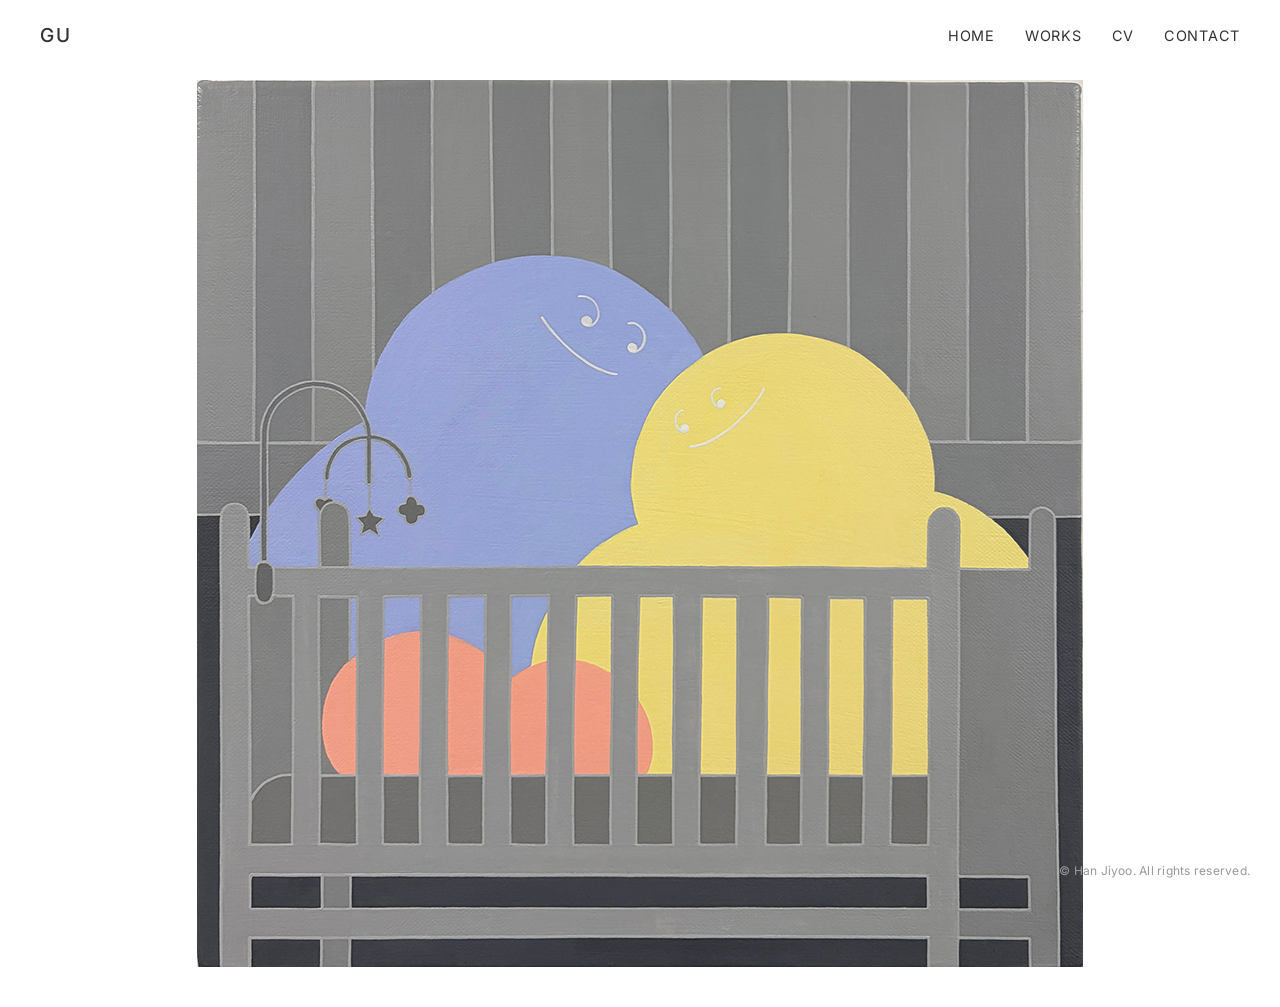
==== index.html @ f1934917 "Add files via upload" ====
<!DOCTYPE html>
<html lang="ko">

<head>
    <meta charset="UTF-8">
    <meta name="viewport" content="width=device-width, initial-scale=1.0">
    <title>Artist Portfolio</title>
    <link rel="stylesheet" href="style.css">
    <!-- Google Fonts: Inter -->
    <link href="https://fonts.googleapis.com/css2?family=Inter:wght@300;400;500&display=swap" rel="stylesheet">
</head>

<body>
    <header>
        <div class="logo" id="site-logo">ARTIST NAME</div>
        <div class="hamburger" id="hamburger-menu">
            <span></span>
            <span></span>
            <span></span>
        </div>
        <nav id="main-nav">
            <ul>
                <li><a href="#home">Home</a></li>
                <li><a href="#works">Works</a></li>
                <li><a href="#cv">CV</a></li>
                <li><a href="#contact">Contact</a></li>
            </ul>
        </nav>
    </header>

    <main id="content-area">
        <!-- Home Section -->
        <section id="home" class="active">
            <div class="home-feed-container" id="home-feed">
                <!-- Randomly shuffled works will be loaded here -->
            </div>
            <div id="sentinel-home"></div> <!-- For infinite scroll on home -->
        </section>

        <!-- Works Section -->
        <section id="works">
            <div class="works-grid" id="works-grid">
                <!-- Works will be loaded here -->
            </div>
            <div id="sentinel"></div> <!-- For infinite scroll -->
        </section>

        <!-- CV Section -->
        <section id="cv">
            <div class="cv-container" id="cv-content">
                <!-- CV content will be loaded here -->
            </div>
        </section>

        <!-- Contact Section -->
        <section id="contact">
            <div class="contact-container">
                <div class="artist-info" id="contact-artist-info">
                    <h2 id="contact-name"></h2>
                    <p id="contact-email"></p>
                </div>
                <div class="email-button-container">
                    <a href="#" id="contact-email-btn" class="email-btn-large">Send Email</a>
                </div>
            </div>
        </section>
    </main>

    <!-- Modal for Work Detail -->
    <div id="work-modal" class="modal">
        <div class="modal-content">
            <div id="modal-images-container" class="modal-images-grid">
                <!-- Images will be injected here -->
            </div>
            <div class="modal-info">
                <h2 id="modal-title"></h2>
                <p id="modal-detail"></p>
            </div>
        </div>
    </div>

    <footer class="copyright">
        © Han Jiyoo. All rights reserved.
    </footer>

    <!-- Data and Script -->
    <script src="data.js"></script>
    <script src="main.js"></script>
</body>

</html>
---- style.css ----
:root {
    --bg-color: #ffffff;
    --text-color: #333333;
    --accent-color: #000000;
    --gray-light: #f9f9f9;
    --spacing: 40px;
}

* {
    margin: 0;
    padding: 0;
    box-sizing: border-box;
}

body {
    font-family: 'Inter', sans-serif;
    background-color: var(--bg-color);
    color: var(--text-color);
    line-height: 1.6;
    overflow-x: hidden;
}

/* Header & Navigation */
header {
    position: fixed;
    top: 0;
    left: 0;
    width: 100%;
    padding: 20px var(--spacing);
    /* Reduced from var(--spacing) (40px) to 20px vertically */
    display: flex;
    justify-content: space-between;
    align-items: center;
    background-color: rgba(255, 255, 255, 0.9);
    z-index: 1000;
}

.logo {
    font-size: 1.2rem;
    font-weight: 500;
    letter-spacing: 0.1em;
    cursor: pointer;
}

nav ul {
    list-style: none;
    display: flex;
    gap: 30px;
}

nav ul li a {
    text-decoration: none;
    color: var(--text-color);
    font-size: 0.9rem;
    text-transform: uppercase;
    letter-spacing: 0.05em;
    transition: opacity 0.3s;
}

nav ul li a:hover {
    opacity: 0.5;
}

/* Main Content Area */
main {
    margin-top: 80px;
    /* Reduced from 120px */
    min-height: calc(100vh - 80px);
    padding: 0 var(--spacing) var(--spacing);
}

section {
    display: none;
    animation: fadeIn 0.8s ease-in-out;
}

section.active {
    display: block;
}

@keyframes fadeIn {
    from {
        opacity: 0;
    }

    to {
        opacity: 1;
    }
}

/* Home Section (Random Feed) */
.home-feed-container {
    max-width: 900px;
    margin: 0 auto;
    display: flex;
    flex-direction: column;
    gap: 80px;
    /* 이미지 간 넓은 여백 */
}

.home-feed-item {
    width: 100%;
    display: flex;
    justify-content: center;
}

.home-feed-item img {
    max-width: 100%;
    height: auto;
    /* 원본 비율 유지 */
    display: block;
}

/* Works Grid */
.works-grid {
    display: grid;
    grid-template-columns: repeat(4, 1fr);
    gap: 20px;
}

.work-item {
    cursor: pointer;
    overflow: hidden;
    margin-bottom: 20px;
}

.work-thumb-wrapper {
    position: relative;
    width: 100%;
    padding-top: 100%;
    /* 1:1 Aspect Ratio */
    background-color: var(--gray-light);
}

.work-thumb-wrapper img {
    position: absolute;
    top: 0;
    left: 0;
    width: 100%;
    height: 100%;
    object-fit: cover;
    transition: transform 0.5s ease;
}

.work-item:hover img {
    transform: scale(1.05);
}

.work-title-small {
    margin-top: 8px;
    font-size: 0.75rem;
    color: #666;
    text-align: left;
}

/* CV Section */
.cv-container {
    max-width: 800px;
    margin: 40px auto;
}

.cv-section {
    margin-bottom: 40px;
}

.cv-section h3 {
    font-size: 1rem;
    font-weight: 500;
    margin-bottom: 15px;
    border-bottom: 1px solid #eee;
    padding-bottom: 5px;
}

.cv-list {
    list-style: none;
}

.cv-list li {
    font-size: 0.9rem;
    margin-bottom: 8px;
    word-break: keep-all;
    /* 한글 띄어쓰기 단위 줄바꿈 적용 */
    overflow-wrap: break-word;
    display: flex;
    align-items: flex-start;
}

.cv-item-prefix {
    white-space: nowrap;
    margin-right: 0.5em;
    /* 연도/구분 뒤의 간격 */
    flex-shrink: 0;
}

.cv-item-content {
    flex-grow: 1;
}

/* Contact Section */
.contact-container {
    max-width: 600px;
    margin: 40px auto;
}

.artist-info {
    text-align: center;
    margin-bottom: 40px;
}

.artist-info h2 {
    font-size: 1.5rem;
    font-weight: 400;
    margin-bottom: 10px;
}

.artist-info p {
    font-size: 1rem;
    color: #666;
}

.email-button-container {
    text-align: center;
    margin-top: 20px;
}

.email-button-container p {
    font-size: 0.9rem;
    color: #888;
    margin-bottom: 25px;
}

.email-btn-large {
    display: inline-block;
    background: var(--accent-color);
    color: #fff;
    text-decoration: none;
    padding: 15px 50px;
    font-size: 0.9rem;
    letter-spacing: 0.1em;
    text-transform: uppercase;
    transition: opacity 0.3s;
}

.email-btn-large:hover {
    opacity: 0.7;
}

/* Modal */
.modal {
    display: none;
    position: fixed;
    top: 0;
    left: 0;
    width: 100%;
    height: 100%;
    background-color: rgba(255, 255, 255, 0.98);
    z-index: 2000;
    overflow-y: auto;
    padding: var(--spacing);
}

.modal-content {
    max-width: 1000px;
    margin: 0 auto;
    display: flex;
    flex-direction: column;
    align-items: center;
}

.modal-images-grid {
    width: 100%;
    display: grid;
    grid-template-columns: 1fr;
    /* Default to 1 column */
    gap: 20px;
    margin-bottom: 20px;
}

/* If multiple images, use flexbox to center them */
.modal-images-grid.multi {
    display: flex;
    justify-content: center;
    flex-wrap: wrap;
    gap: 20px;
}

.modal-images-grid img {
    height: auto;
    max-height: 80vh;
    object-fit: contain;
    cursor: pointer;
}

.modal-images-grid:not(.multi) img {
    width: 100%;
}

.modal-images-grid.multi img {
    width: calc(33.333% - 14px);
    /* 3컬럼 기준 (Gap 제외) */
    flex: 0 0 auto;
}

/* Mobile: stack images vertically */
@media (max-width: 768px) {
    .modal-images-grid.multi {
        flex-direction: column;
        align-items: center;
    }

    .modal-images-grid.multi img {
        width: 100%;
    }
}

.modal-info {
    margin-top: 30px;
    text-align: center;
}

.modal-info h2 {
    font-size: 1.2rem;
    font-weight: 400;
    margin-bottom: 10px;
}

.modal-info p {
    font-size: 0.9rem;
    color: #666;
}

/* 햄버거 버튼 기본 숨김 (데스크톱) */
header .hamburger {
    display: none;
}

/* Responsive */
@media (max-width: 768px) {
    header {
        flex-direction: row;
        /* 로고와 햄버거 버튼 가로 정렬 유지 */
        padding: 20px var(--spacing);
        /* 데스크톱과 동일하게 20px로 축소 */
        align-items: center;
    }

    .logo {
        margin-bottom: 0;
    }

    /* 햄버거 버튼 스타일 (명시적 선택자 사용) */
    header .hamburger {
        display: flex;
        flex-direction: column;
        justify-content: space-between;
        width: 30px;
        height: 20px;
        /* 약간 조정 */
        cursor: pointer;
        z-index: 1001;
    }

    header .hamburger span {
        display: block;
        width: 100%;
        height: 2px;
        background-color: var(--text-color);
        transition: all 0.3s ease;
    }

    /* 활성화된 햄버거 애니메이션 (정교화) */
    header .hamburger.active span:nth-child(1) {
        transform: translateY(9px) rotate(45deg);
    }

    header .hamburger.active span:nth-child(2) {
        opacity: 0;
    }

    header .hamburger.active span:nth-child(3) {
        transform: translateY(-9px) rotate(-45deg);
    }

    /* 모바일 네비게이션 메뉴 */
    nav#main-nav {
        position: fixed;
        top: 0;
        right: -100%;
        width: 70%;
        height: 100vh;
        background-color: var(--bg-color);
        padding: 100px 40px;
        transition: right 0.4s ease;
        box-shadow: -5px 0 15px rgba(0, 0, 0, 0.05);
        z-index: 1000;
        display: block;
        /* 명시적 표시 */
    }

    nav#main-nav.active {
        right: 0;
    }

    nav ul {
        flex-direction: column;
        gap: 30px;
        display: flex;
    }

    nav ul li a {
        font-size: 1.2rem;
        display: inline-block;
    }

    main {
        margin-top: 80px;
        /* Reduced from 120px */
        padding: 0 20px 100px;
        /* 하단 여백 추가 확보 */
    }

    .works-grid {
        grid-template-columns: repeat(3, 1fr);
        gap: 15px;
    }
}

/* 저작권 표기 스타일 (더 견고하게 수정) */
.copyright {
    position: fixed;
    bottom: 20px;
    right: 30px;
    font-size: 0.75rem;
    color: #999;
    letter-spacing: 0.02em;
    z-index: 999;
    /* 충분한 우선순위 */
    pointer-events: none;
    background: transparent;
    text-align: right;
    width: auto;
    left: auto;
}

/* 모바일에서의 저작권 위치 조정 */
@media (max-width: 768px) {
    .copyright {
        bottom: 15px;
        right: 20px;
        font-size: 0.65rem;
    }
}
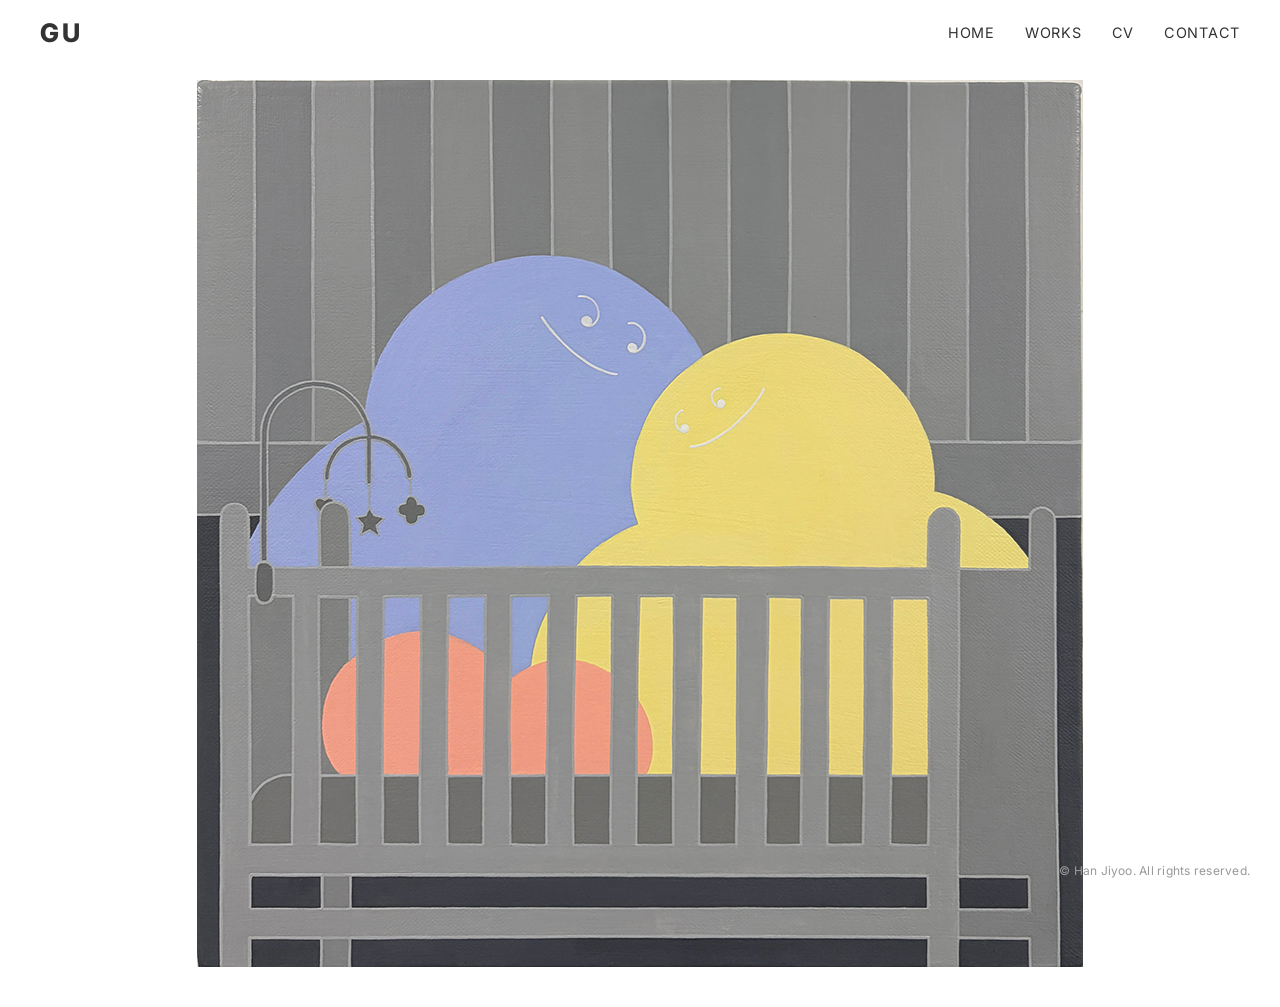
==== commit dd3eb859: "fonts" ====
--- a/index.html
+++ b/index.html
@@ -7,7 +7,8 @@
     <title>Artist Portfolio</title>
     <link rel="stylesheet" href="style.css">
     <!-- Google Fonts: Inter -->
-    <link href="https://fonts.googleapis.com/css2?family=Inter:wght@300;400;500&display=swap" rel="stylesheet">
+    <link href="https://fonts.googleapis.com/css2?family=Inter:wght@300;400;500;600;700;800;900&display=swap"
+        rel="stylesheet">
 </head>
 
 <body>
--- a/style.css
+++ b/style.css
@@ -36,10 +36,14 @@
 }
 
 .logo {
-    font-size: 1.2rem;
-    font-weight: 500;
+    font-size: 1.6rem;
+    /* Matches hamburger menu height */
+    font-weight: 800;
+    /* Double the previous 500 */
     letter-spacing: 0.1em;
     cursor: pointer;
+    line-height: 1;
+    /* Ensure height is strictly defined by font-size */
 }
 
 nav ul {
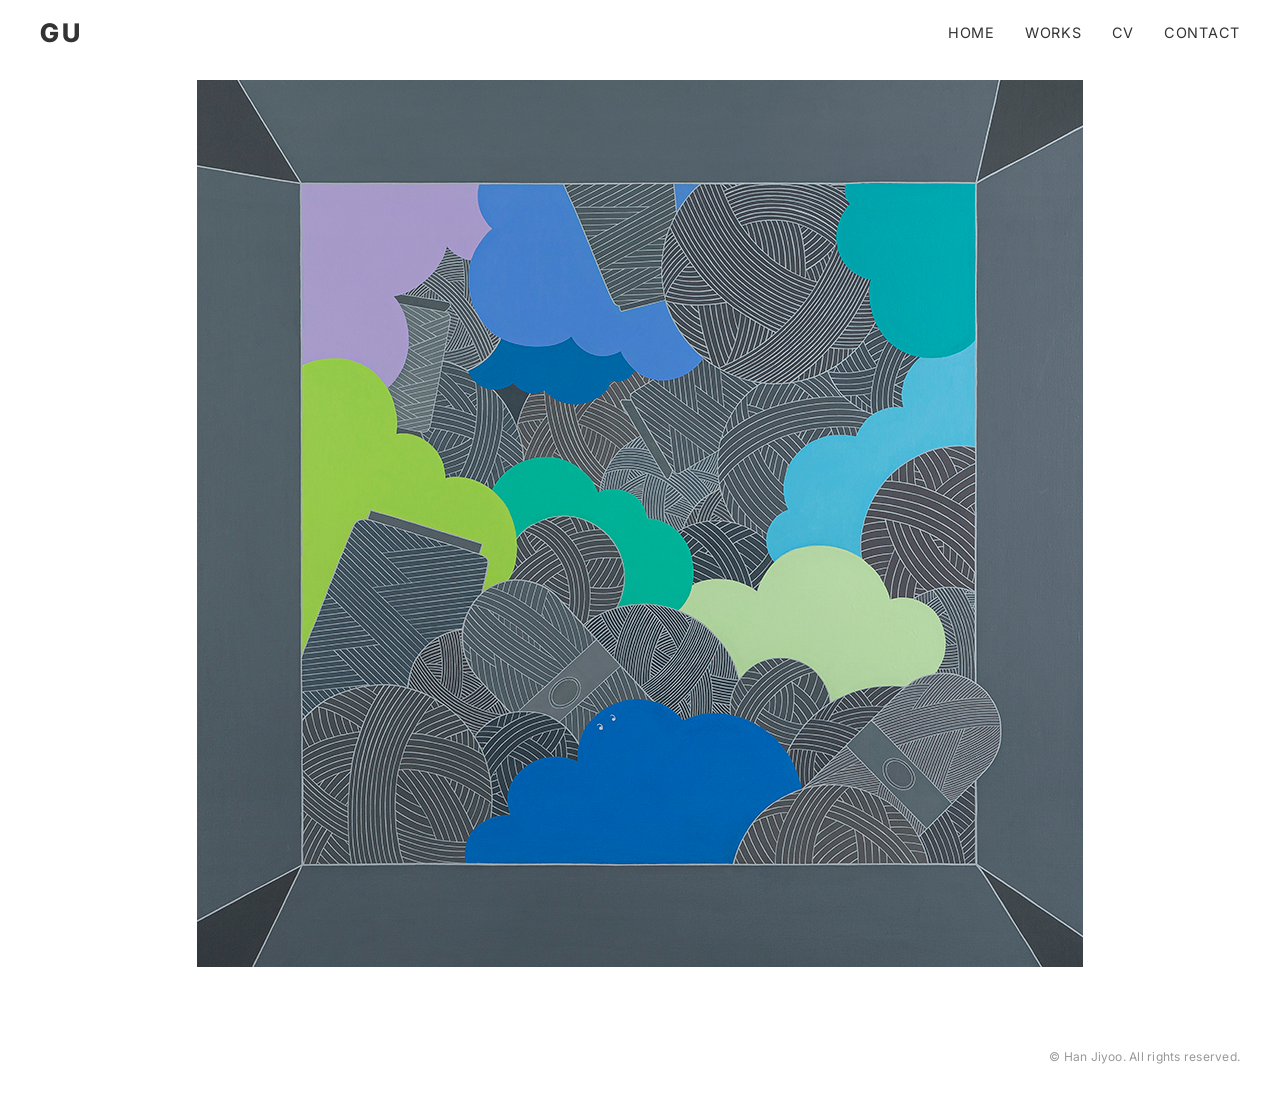
==== commit ac6c67f7: "home etc" ====
--- a/index.html
+++ b/index.html
@@ -35,7 +35,6 @@
             <div class="home-feed-container" id="home-feed">
                 <!-- Randomly shuffled works will be loaded here -->
             </div>
-            <div id="sentinel-home"></div> <!-- For infinite scroll on home -->
         </section>
 
         <!-- Works Section -->
--- a/style.css
+++ b/style.css
@@ -18,6 +18,9 @@
     color: var(--text-color);
     line-height: 1.6;
     overflow-x: hidden;
+    display: flex;
+    flex-direction: column;
+    min-height: 100vh;
 }
 
 /* Header & Navigation */
@@ -65,12 +68,17 @@
     opacity: 0.5;
 }
 
-/* Main Content Area */
 main {
     margin-top: 80px;
-    /* Reduced from 120px */
-    min-height: calc(100vh - 80px);
-    padding: 0 var(--spacing) var(--spacing);
+    padding: 0 var(--spacing) 0;
+    flex: 1;
+    /* 남은 공간을 채워 푸터를 아래로 밈 */
+}
+
+@media (max-width: 768px) {
+    main {
+        padding: 0 20px 0;
+    }
 }
 
 section {
@@ -94,12 +102,12 @@
 
 /* Home Section (Random Feed) */
 .home-feed-container {
-    max-width: 900px;
+    max-width: 1200px;
+    /* 창이 넓을 때 더 넓게 사용 */
     margin: 0 auto;
     display: flex;
     flex-direction: column;
     gap: 80px;
-    /* 이미지 간 넓은 여백 */
 }
 
 .home-feed-item {
@@ -264,7 +272,7 @@
 }
 
 .modal-content {
-    max-width: 1000px;
+    max-width: 1200px;
     margin: 0 auto;
     display: flex;
     flex-direction: column;
@@ -290,9 +298,11 @@
 
 .modal-images-grid img {
     height: auto;
-    max-height: 80vh;
+    max-height: 92vh;
     object-fit: contain;
     cursor: pointer;
+    display: block;
+    margin: 0 auto;
 }
 
 .modal-images-grid:not(.multi) img {
@@ -300,20 +310,40 @@
 }
 
 .modal-images-grid.multi img {
+    flex: 1 1 auto;
+    max-width: calc(50% - 10px);
+}
+
+/* 이미지 3개인 경우 3열 배치 강제 */
+.modal-images-grid.count-3 img {
     width: calc(33.333% - 14px);
-    /* 3컬럼 기준 (Gap 제외) */
+    max-width: none;
     flex: 0 0 auto;
 }
 
 /* Mobile: stack images vertically */
 @media (max-width: 768px) {
+    .modal {
+        padding: 40px 15px;
+        /* 모달 전체 좌우 여백 축소 */
+    }
+
     .modal-images-grid.multi {
         flex-direction: column;
         align-items: center;
-    }
-
-    .modal-images-grid.multi img {
+        gap: 15px;
+        /* 이미지 간 간격 축소 */
+    }
+
+    .modal-images-grid.multi img,
+    .modal-images-grid.count-3 img {
         width: 100%;
+        max-width: none;
+    }
+
+    .modal-info {
+        margin-top: 20px;
+        /* 텍스트와의 여백 축소 */
     }
 }
 
@@ -418,9 +448,7 @@
 
     main {
         margin-top: 80px;
-        /* Reduced from 120px */
-        padding: 0 20px 100px;
-        /* 하단 여백 추가 확보 */
+        padding: 0 20px 0;
     }
 
     .works-grid {
@@ -429,28 +457,25 @@
     }
 }
 
-/* 저작권 표기 스타일 (더 견고하게 수정) */
+/* [저작권 표기 스타일] 
+   Flex 구조에 따라 콘텐츠가 적으면 화면 하단, 많으면 스크롤 끝에 위치함 */
 .copyright {
-    position: fixed;
-    bottom: 20px;
-    right: 30px;
+    display: block;
+    margin-top: 80px;
+    margin-bottom: 40px;
+    padding: 0 var(--spacing);
     font-size: 0.75rem;
     color: #999;
     letter-spacing: 0.02em;
-    z-index: 999;
-    /* 충분한 우선순위 */
-    pointer-events: none;
-    background: transparent;
     text-align: right;
-    width: auto;
-    left: auto;
-}
-
-/* 모바일에서의 저작권 위치 조정 */
+    width: 100%;
+}
+
 @media (max-width: 768px) {
     .copyright {
-        bottom: 15px;
-        right: 20px;
+        margin-top: 40px;
+        padding: 0 20px;
+        margin-bottom: 20px;
         font-size: 0.65rem;
     }
 }
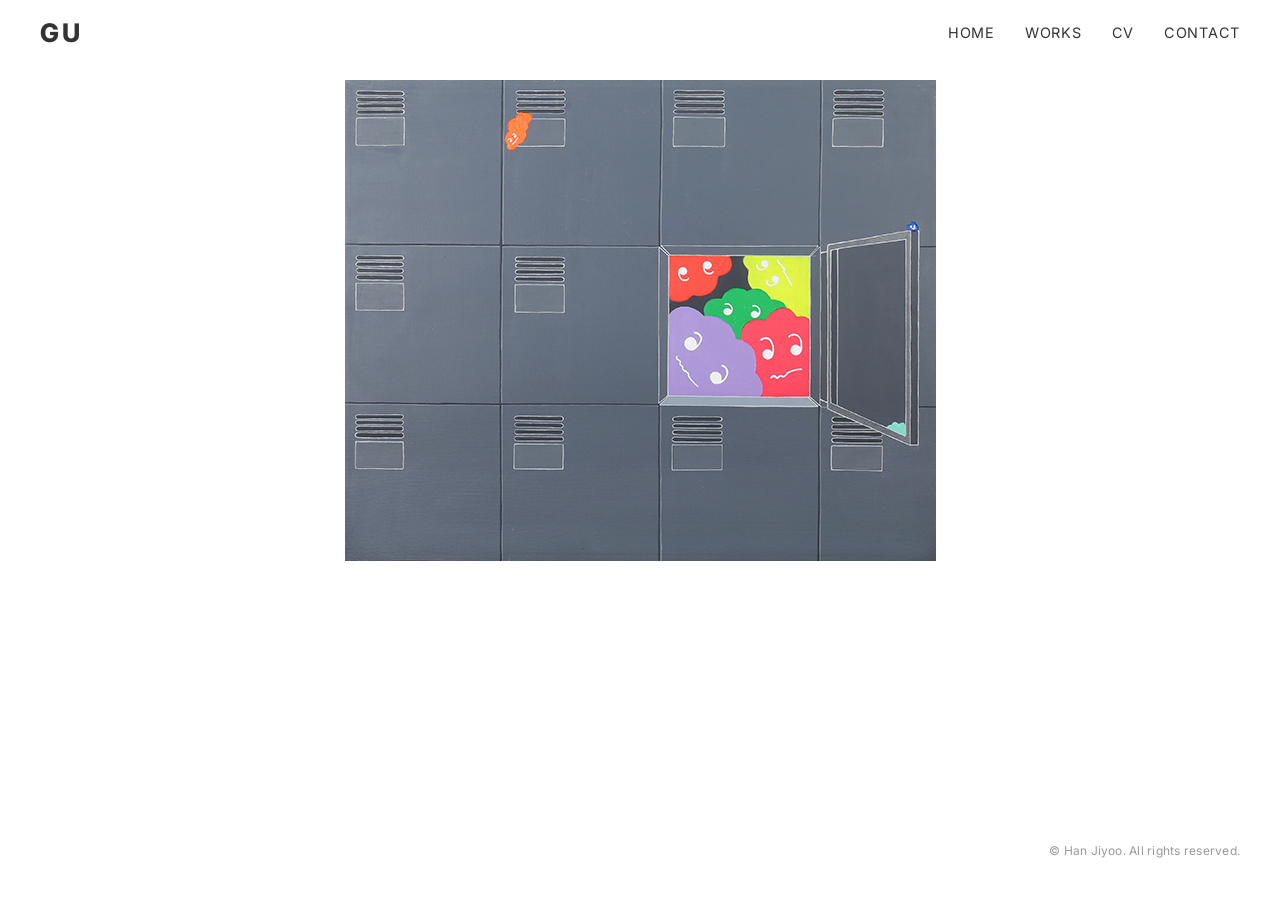
==== commit f3c5021e: "Update index.html" ====
--- a/index.html
+++ b/index.html
@@ -9,6 +9,17 @@
     <!-- Google Fonts: Inter -->
     <link href="https://fonts.googleapis.com/css2?family=Inter:wght@300;400;500;600;700;800;900&display=swap"
         rel="stylesheet">
+
+<!-- Google tag (gtag.js) -->
+<script async src="https://www.googletagmanager.com/gtag/js?id=G-41ELD63233"></script>
+<script>
+  window.dataLayer = window.dataLayer || [];
+  function gtag(){dataLayer.push(arguments);}
+  gtag('js', new Date());
+
+  gtag('config', 'G-41ELD63233');
+</script>
+
 </head>
 
 <body>
--- a/style.css
+++ b/style.css
@@ -21,6 +21,9 @@
     display: flex;
     flex-direction: column;
     min-height: 100vh;
+    /* 구형 브라우저 폴백 */
+    min-height: 100svh;
+    /* 주소창 있는 상태 기준 높이 → 어떤 상황에서도 넘침 없음 */
 }
 
 /* Header & Navigation */
